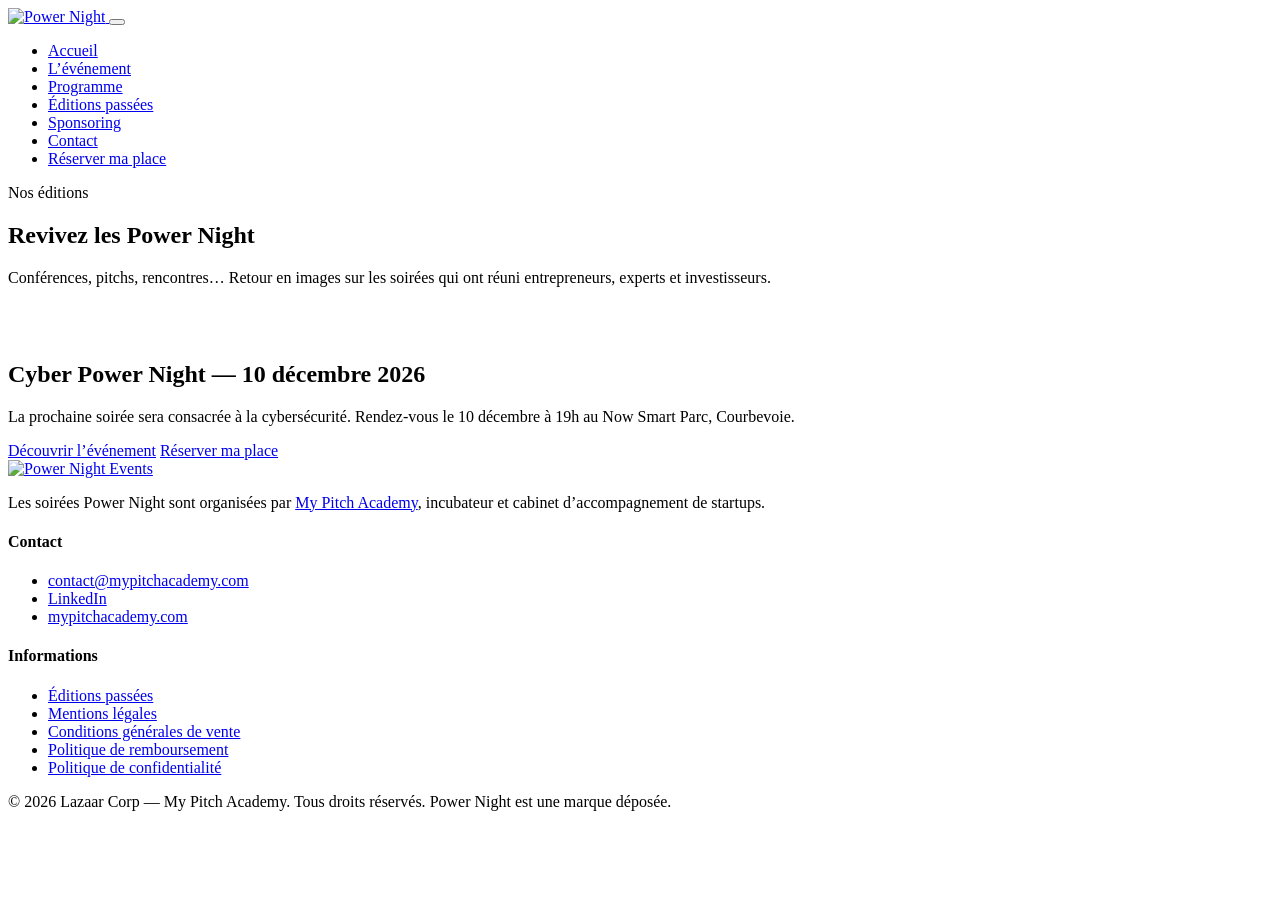
==== editions.html @ a589ff14 "Add files via upload" ====
<!doctype html>
<html lang="fr">
<head>
  <meta charset="utf-8">
  <meta name="viewport" content="width=device-width, initial-scale=1">
  <title>Éditions passées — Photos et vidéos | Power Night</title>
  <meta name="description" content="Revivez les précédentes soirées Power Night en photos et en vidéos : conférences, pitchs et networking organisés par My Pitch Academy.">
  <meta name="theme-color" content="#0a0822">
  <link rel="canonical" href="https://powernight.fr/editions.html">
  <link rel="icon" href="assets/img/favicon.svg" type="image/svg+xml">
  <meta property="og:type" content="website">
  <meta property="og:title" content="Power Night — Éditions passées">
  <meta property="og:description" content="Photos et vidéos des précédentes soirées Power Night.">
  <meta property="og:image" content="https://powernight.fr/assets/img/og-power-night.jpg">
  <meta property="og:url" content="https://powernight.fr/editions.html">
  <link rel="preload" href="assets/fonts/poppins-latin-800-normal.woff2" as="font" type="font/woff2" crossorigin>
  <link rel="stylesheet" href="assets/css/style.css">
</head>
<body>

<header class="nav">
  <div class="container nav-inner">
    <a href="index.html" class="brand" aria-label="Power Night — accueil">
      <img src="assets/img/logo-power-night.png" alt="Power Night" class="brand-logo" width="84" height="44">
    </a>
    <button class="burger" aria-label="Ouvrir le menu" aria-expanded="false" aria-controls="menu"><span></span><span></span><span></span></button>
    <ul class="nav-links" id="menu">
      <li><a href="index.html">Accueil</a></li>
      <li><a href="index.html#evenement">L’événement</a></li>
      <li><a href="index.html#programme">Programme</a></li>
      <li><a href="editions.html" class="active" aria-current="page">Éditions passées</a></li>
      <li><a href="index.html#sponsoring">Sponsoring</a></li>
      <li><a href="index.html#contact">Contact</a></li>
      <li><a href="https://buy.stripe.com/fZuaEX3b2ggpgcE9WjgjC0g" class="btn btn-primary" data-payment="billet">Réserver ma place</a></li>
    </ul>
  </div>
</header>

<main>
  <section class="page-hero">
    <div class="container">
      <span class="eyebrow"><span class="dot"></span>Nos éditions</span>
      <h1>Revivez les <span class="grad">Power Night</span></h1>
      <p class="lead">Conférences, pitchs, rencontres… Retour en images sur les soirées qui ont réuni entrepreneurs, experts et investisseurs.</p>
      <div class="filters" id="editions-filters" aria-label="Filtrer par année"></div>
    </div>
  </section>

  <section class="editions" style="padding-top:20px">
    <div class="container" id="editions-list">
      <noscript><p class="lead">Activez JavaScript pour afficher les photos et vidéos.</p></noscript>
    </div>
  </section>

  <section style="padding-top:0">
    <div class="container">
      <div class="cta-band reveal">
        <span class="kicker" style="color:#fff;opacity:.85">// Prochaine édition</span>
        <h2>Cyber Power Night — 10 décembre 2026</h2>
        <p>La prochaine soirée sera consacrée à la cybersécurité. Rendez-vous le 10 décembre à 19h au Now Smart Parc, Courbevoie.</p>
        <div class="cta-actions">
          <a href="index.html" class="btn btn-white">Découvrir l’événement</a>
          <a href="https://buy.stripe.com/fZuaEX3b2ggpgcE9WjgjC0g" class="btn btn-ghost" data-payment="billet">Réserver ma place</a>
        </div>
      </div>
    </div>
  </section>
</main>

<footer id="contact">
  <div class="container">
    <div class="foot-grid">
      <div class="foot-about">
        <a href="index.html" class="brand">
          <img src="assets/img/logo-power-night-full.png" alt="Power Night Events" class="foot-logo" width="120" height="88">
        </a>
        <p>Les soirées Power Night sont organisées par <a href="https://mypitchacademy.com" target="_blank" rel="noopener">My Pitch Academy</a>, incubateur et cabinet d’accompagnement de startups.</p>
      </div>
      <div>
        <h4>Contact</h4>
        <ul>
          <li><a href="mailto:contact@mypitchacademy.com">contact@mypitchacademy.com</a></li>
          <li><a href="https://www.linkedin.com/company/my-pitch-academy/" target="_blank" rel="noopener">LinkedIn</a></li>
          <li><a href="https://mypitchacademy.com" target="_blank" rel="noopener">mypitchacademy.com</a></li>
        </ul>
      </div>
      <div>
        <h4>Informations</h4>
        <ul>
          <li><a href="editions.html">Éditions passées</a></li>
          <li><a href="mentions-legales.html">Mentions légales</a></li>
          <li><a href="https://mypitchacademy.com/index.php/space-hub-membership-page/" target="_blank" rel="noopener">Conditions générales de vente</a></li>
          <li><a href="https://mypitchacademy.com/index.php/conditions-generales-de-vente-copy/" target="_blank" rel="noopener">Politique de remboursement</a></li>
          <li><a href="https://mypitchacademy.com/politique-de-confidentialite/" target="_blank" rel="noopener">Politique de confidentialité</a></li>
        </ul>
      </div>
    </div>
    <div class="foot-bottom">
      <span>© <span data-year>2026</span> Lazaar Corp — My Pitch Academy. Tous droits réservés.</span>
      <span>Power Night est une marque déposée.</span>
    </div>
  </div>
</footer>

<!-- Visionneuse photos / vidéos -->
<div class="lightbox" id="lightbox" hidden role="dialog" aria-modal="true" aria-label="Visionneuse">
  <button class="lb-btn lb-close" aria-label="Fermer"><svg viewBox="0 0 24 24" fill="none" stroke="currentColor" stroke-width="2.4" stroke-linecap="round"><path d="M6 6l12 12M18 6L6 18"/></svg></button>
  <button class="lb-btn lb-prev" aria-label="Précédent"><svg viewBox="0 0 24 24" fill="none" stroke="currentColor" stroke-width="2.4" stroke-linecap="round"><path d="M15 6l-6 6 6 6"/></svg></button>
  <div class="lb-stage"></div>
  <button class="lb-btn lb-next" aria-label="Suivant"><svg viewBox="0 0 24 24" fill="none" stroke="currentColor" stroke-width="2.4" stroke-linecap="round"><path d="M9 6l6 6-6 6"/></svg></button>
  <p class="lb-caption"></p>
</div>

<script src="assets/js/events-data.js"></script>
<script src="assets/js/main.js" defer></script>
<script src="assets/js/events.js" defer></script>
</body>
</html>
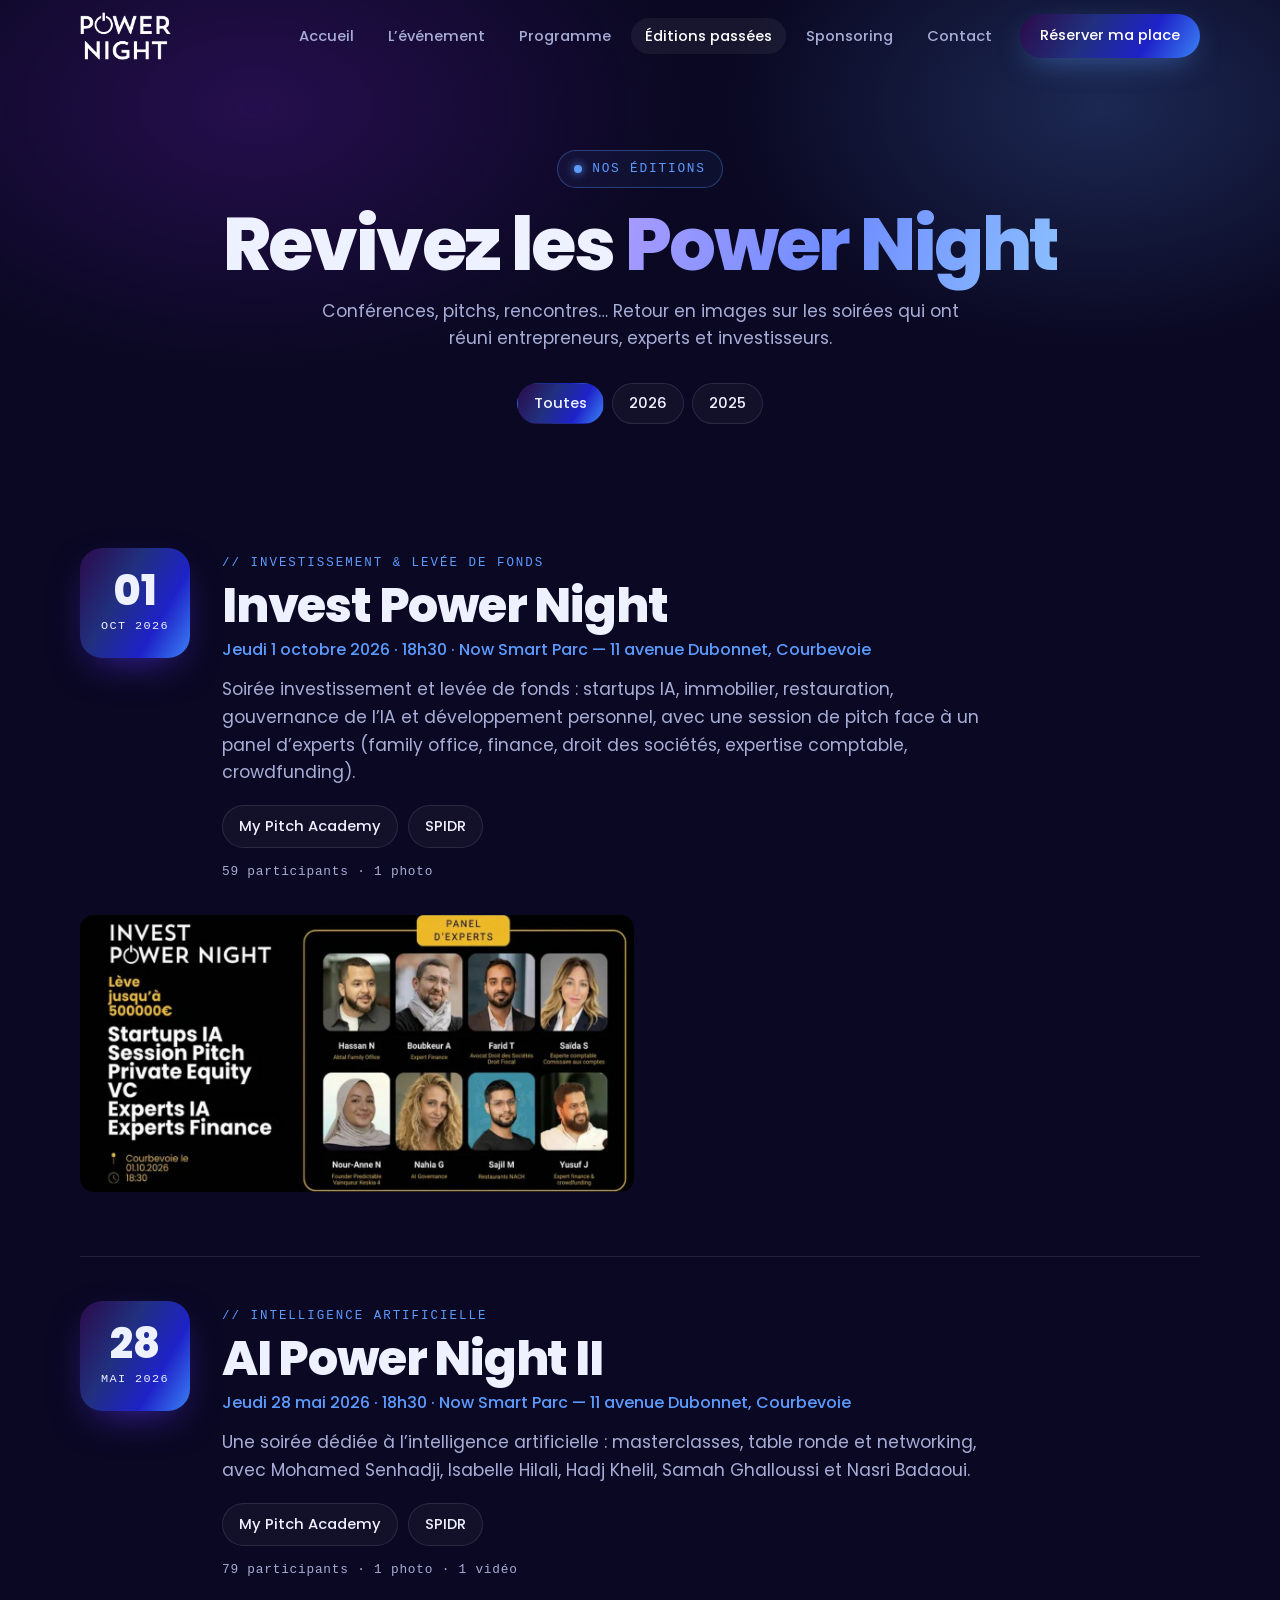
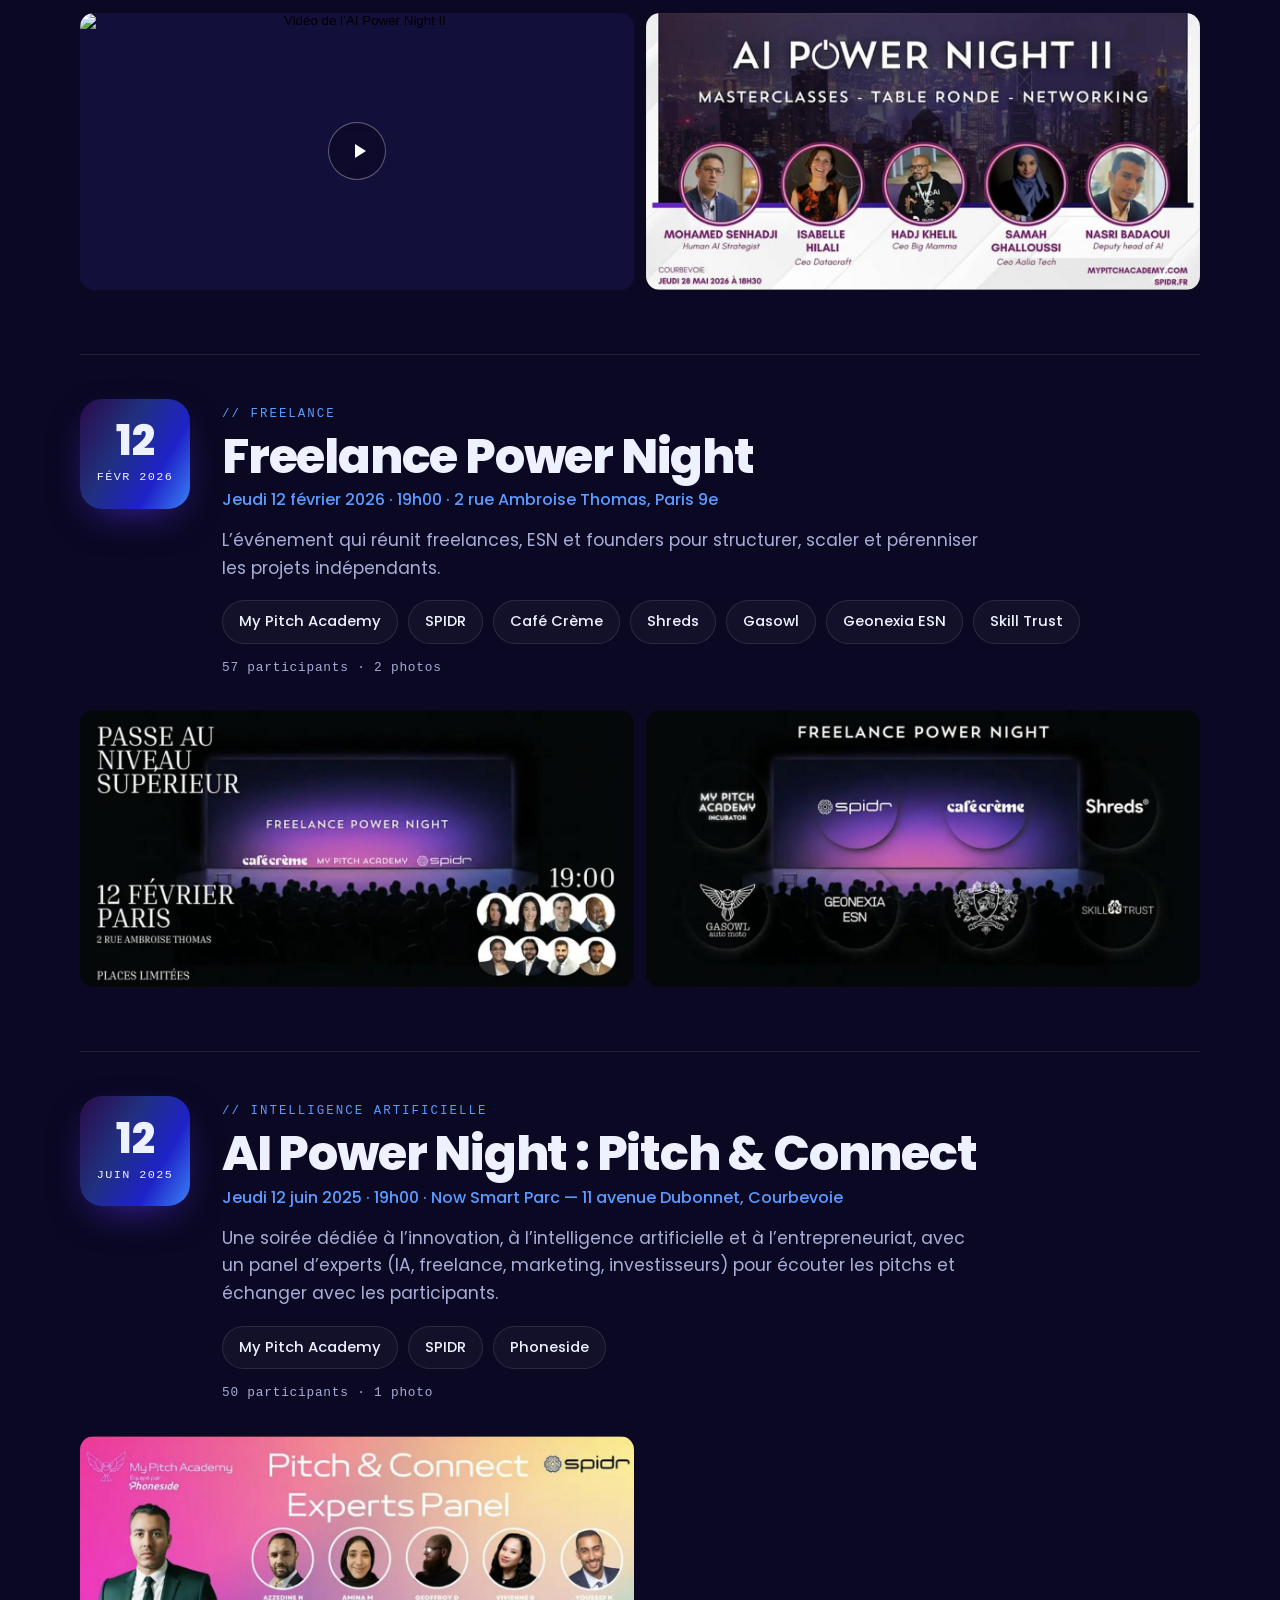
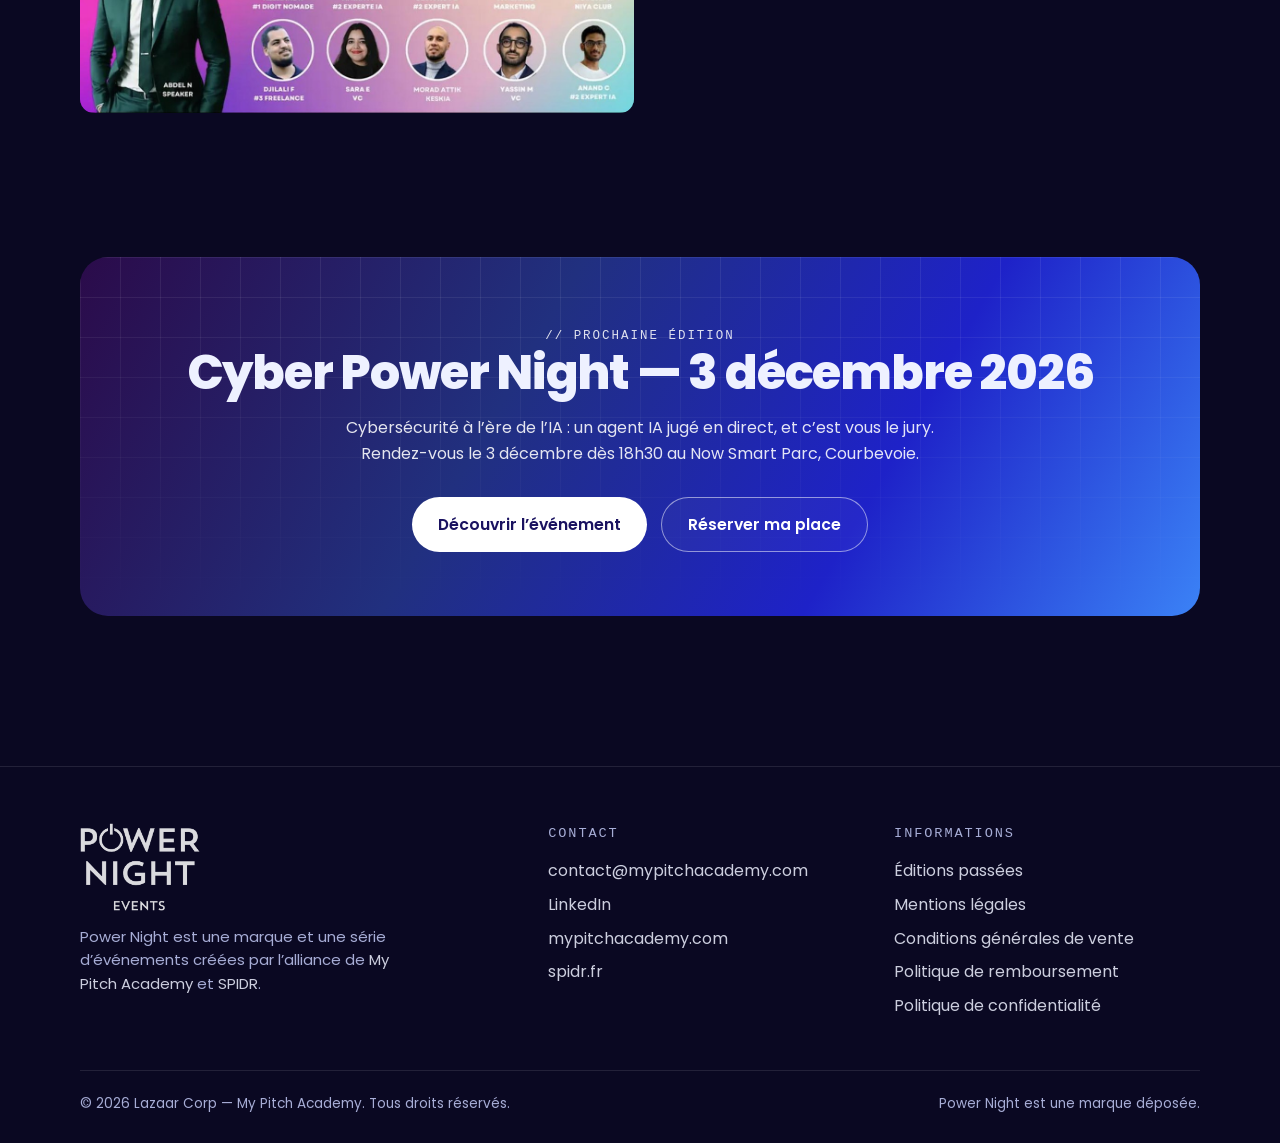
==== commit 1cc5dc2b: "Add files via upload" ====
--- a/editions.html
+++ b/editions.html
@@ -56,8 +56,8 @@
     <div class="container">
       <div class="cta-band reveal">
         <span class="kicker" style="color:#fff;opacity:.85">// Prochaine édition</span>
-        <h2>Cyber Power Night — 10 décembre 2026</h2>
-        <p>La prochaine soirée sera consacrée à la cybersécurité. Rendez-vous le 10 décembre à 19h au Now Smart Parc, Courbevoie.</p>
+        <h2>Cyber Power Night — 3 décembre 2026</h2>
+        <p>Cybersécurité à l’ère de l’IA&nbsp;: un agent IA jugé en direct, et c’est vous le jury. Rendez-vous le 3 décembre dès 18h30 au Now Smart Parc, Courbevoie.</p>
         <div class="cta-actions">
           <a href="index.html" class="btn btn-white">Découvrir l’événement</a>
           <a href="https://buy.stripe.com/fZuaEX3b2ggpgcE9WjgjC0g" class="btn btn-ghost" data-payment="billet">Réserver ma place</a>
@@ -74,7 +74,7 @@
         <a href="index.html" class="brand">
           <img src="assets/img/logo-power-night-full.png" alt="Power Night Events" class="foot-logo" width="120" height="88">
         </a>
-        <p>Les soirées Power Night sont organisées par <a href="https://mypitchacademy.com" target="_blank" rel="noopener">My Pitch Academy</a>, incubateur et cabinet d’accompagnement de startups.</p>
+        <p>Power Night est une marque et une série d’événements créées par l’alliance de <a href="https://mypitchacademy.com" target="_blank" rel="noopener">My Pitch Academy</a> et <a href="https://spidr.fr" target="_blank" rel="noopener">SPIDR</a>.</p>
       </div>
       <div>
         <h4>Contact</h4>
@@ -82,6 +82,7 @@
           <li><a href="mailto:contact@mypitchacademy.com">contact@mypitchacademy.com</a></li>
           <li><a href="https://www.linkedin.com/company/my-pitch-academy/" target="_blank" rel="noopener">LinkedIn</a></li>
           <li><a href="https://mypitchacademy.com" target="_blank" rel="noopener">mypitchacademy.com</a></li>
+          <li><a href="https://spidr.fr" target="_blank" rel="noopener">spidr.fr</a></li>
         </ul>
       </div>
       <div>
--- a/assets/css/style.css
+++ b/assets/css/style.css
@@ -0,0 +1,329 @@
+/* ============ Power Night — feuille de style ============ */
+@font-face{font-family:Poppins;font-weight:400;font-display:swap;src:url(../fonts/poppins-latin-400-normal.woff2) format("woff2")}
+@font-face{font-family:Poppins;font-weight:500;font-display:swap;src:url(../fonts/poppins-latin-500-normal.woff2) format("woff2")}
+@font-face{font-family:Poppins;font-weight:600;font-display:swap;src:url(../fonts/poppins-latin-600-normal.woff2) format("woff2")}
+@font-face{font-family:Poppins;font-weight:700;font-display:swap;src:url(../fonts/poppins-latin-700-normal.woff2) format("woff2")}
+@font-face{font-family:Poppins;font-weight:800;font-display:swap;src:url(../fonts/poppins-latin-800-normal.woff2) format("woff2")}
+
+:root{
+  /* Palette reprise du logo Power Night */
+  --bg:#0a0822;
+  --bg-2:#120f3a;
+  --violet:#2b0b4a;
+  --violet-2:#4c2bd1;
+  --blue:#1e22c8;
+  --electric:#5b9bff;
+  --text:#eef1ff;
+  --muted:#a7add6;
+  --line:rgba(255,255,255,.10);
+  --card:rgba(255,255,255,.04);
+  --grad:linear-gradient(120deg,#2b0b4a 0%,#21307f 38%,#1e22c8 70%,#3b82f6 100%);
+  --grad-text:linear-gradient(110deg,#a99bff 0%,#6f8dff 50%,#8cc0ff 100%);
+  --radius:18px;
+  --max:1160px;
+  --mono:ui-monospace,"SFMono-Regular",Menlo,Consolas,monospace;
+}
+
+*{box-sizing:border-box;margin:0;padding:0}
+html{scroll-behavior:smooth}
+body{
+  font-family:Poppins,system-ui,-apple-system,"Segoe UI",sans-serif;
+  background:var(--bg);color:var(--text);line-height:1.6;
+  -webkit-font-smoothing:antialiased;overflow-x:hidden;
+}
+img,svg{display:block;max-width:100%}
+a{color:inherit;text-decoration:none}
+.container{width:100%;max-width:var(--max);margin:0 auto;padding:0 20px}
+.sr-only{position:absolute;width:1px;height:1px;overflow:hidden;clip:rect(0 0 0 0)}
+
+/* ---------- Boutons ---------- */
+.btn{
+  display:inline-flex;align-items:center;gap:10px;
+  font-weight:600;font-size:.98rem;padding:14px 26px;border-radius:999px;
+  transition:transform .2s,box-shadow .2s,background .2s;cursor:pointer;border:0;
+}
+.btn-primary{background:var(--grad);color:#fff;box-shadow:0 10px 30px -10px rgba(91,155,255,.55)}
+.btn-primary:hover{transform:translateY(-2px);box-shadow:0 14px 36px -10px rgba(91,155,255,.75)}
+.btn-ghost{border:1px solid var(--line);background:rgba(255,255,255,.03)}
+.btn-ghost:hover{border-color:var(--electric);background:rgba(91,155,255,.06)}
+
+/* ---------- Navigation ---------- */
+.nav{
+  position:fixed;inset:0 0 auto 0;z-index:50;
+  transition:background .3s,border-color .3s;border-bottom:1px solid transparent;
+}
+.nav.scrolled{background:rgba(10,8,34,.82);backdrop-filter:blur(14px);border-color:var(--line)}
+.nav-inner{display:flex;align-items:center;justify-content:space-between;height:72px}
+.brand{white-space:nowrap;display:flex;align-items:center;gap:10px;font-weight:800;font-size:1.15rem;letter-spacing:-.01em}
+.brand-logo{height:48px;width:auto}
+.foot-logo{height:88px;width:auto}
+.brand-icon{
+  width:36px;height:36px;border-radius:10px;background:var(--grad);
+  display:grid;place-items:center;box-shadow:0 0 20px rgba(76,43,209,.5);
+}
+.brand-icon svg{width:20px;height:20px}
+.nav-links{display:flex;gap:6px;list-style:none;align-items:center}
+.nav-links a{white-space:nowrap;padding:8px 14px;border-radius:999px;font-size:.92rem;font-weight:500;color:var(--muted);transition:color .2s,background .2s}
+.nav-links a:hover,.nav-links a.active{color:#fff;background:rgba(255,255,255,.06)}
+.nav-links .btn{padding:10px 20px;color:#fff;margin-left:8px}
+.burger{display:none;background:none;border:0;color:#fff;width:44px;height:44px;cursor:pointer}
+.burger span{display:block;width:22px;height:2px;background:#fff;margin:5px auto;transition:.3s}
+
+/* ---------- Hero ---------- */
+.hero{position:relative;min-height:100vh;display:flex;align-items:center;padding:120px 0 80px;overflow:hidden}
+.hero::before{ /* halo dégradé */
+  content:"";position:absolute;inset:-20% -10% auto -10%;height:120%;
+  background:
+    radial-gradient(45% 50% at 20% 30%,rgba(70,22,130,.55),transparent 70%),
+    radial-gradient(40% 45% at 85% 40%,rgba(91,155,255,.30),transparent 70%),
+    radial-gradient(50% 50% at 50% 100%,rgba(30,34,200,.25),transparent 70%);
+  filter:blur(10px);z-index:-2;
+}
+.hero::after{ /* grille cyber */
+  content:"";position:absolute;inset:0;z-index:-1;
+  background-image:
+    linear-gradient(rgba(255,255,255,.045) 1px,transparent 1px),
+    linear-gradient(90deg,rgba(255,255,255,.045) 1px,transparent 1px);
+  background-size:56px 56px;
+  mask-image:radial-gradient(70% 60% at 50% 45%,#000 30%,transparent 80%);
+}
+.hero-inner{text-align:center;position:relative}
+.eyebrow{
+  display:inline-flex;align-items:center;gap:10px;
+  font-family:var(--mono);font-size:.8rem;letter-spacing:.14em;text-transform:uppercase;
+  color:var(--electric);padding:8px 16px;border:1px solid rgba(91,155,255,.35);
+  border-radius:999px;background:rgba(91,155,255,.06);
+}
+.eyebrow .dot{width:8px;height:8px;border-radius:50%;background:var(--electric);box-shadow:0 0 10px var(--electric);animation:pulse 1.6s infinite}
+@keyframes pulse{50%{opacity:.3}}
+.hero h1{
+  font-size:clamp(2.6rem,8vw,6.2rem);font-weight:800;line-height:1.02;letter-spacing:-.035em;
+  margin:26px 0 18px;
+}
+.hero h1 .grad{background:var(--grad-text);-webkit-background-clip:text;background-clip:text;color:transparent}
+.hero-sub{font-size:clamp(1.05rem,2.2vw,1.3rem);color:var(--muted);max-width:680px;margin:0 auto}
+.hero-meta{display:flex;flex-wrap:wrap;justify-content:center;gap:12px 28px;margin:28px 0 8px;font-weight:500}
+.hero-meta span{display:inline-flex;align-items:center;gap:8px}
+.hero-meta a{border-bottom:1px dashed rgba(255,255,255,.35)}
+.hero-meta a:hover{color:var(--electric);border-color:var(--electric)}
+.hero-meta svg{width:18px;height:18px;color:var(--electric)}
+
+/* ---------- Compte à rebours ---------- */
+.countdown{display:flex;justify-content:center;gap:14px;margin:40px 0 40px;flex-wrap:wrap}
+.cd-box{
+  min-width:118px;padding:20px 14px 16px;border-radius:var(--radius);
+  background:linear-gradient(180deg,rgba(255,255,255,.07),rgba(255,255,255,.02));
+  border:1px solid var(--line);position:relative;overflow:hidden;
+}
+.cd-box::before{content:"";position:absolute;inset:0 0 auto 0;height:2px;background:var(--grad)}
+.cd-num{display:block;font-size:clamp(2.2rem,6vw,3.6rem);font-weight:700;line-height:1;font-variant-numeric:tabular-nums;letter-spacing:-.02em}
+.cd-label{display:block;margin-top:8px;font-family:var(--mono);font-size:.72rem;letter-spacing:.16em;text-transform:uppercase;color:var(--muted)}
+.cd-done{font-size:1.4rem;font-weight:700}
+.hero-cta{display:flex;justify-content:center;gap:14px;flex-wrap:wrap}
+
+/* ---------- Sections ---------- */
+section{padding:110px 0;position:relative}
+.section-head{max-width:720px;margin-bottom:56px}
+.section-head.center{margin-left:auto;margin-right:auto;text-align:center}
+.kicker{font-family:var(--mono);font-size:.78rem;letter-spacing:.16em;text-transform:uppercase;color:var(--electric)}
+h2{font-size:clamp(1.9rem,4.2vw,3rem);font-weight:800;line-height:1.1;letter-spacing:-.025em;margin:12px 0 16px}
+.lead{color:var(--muted);font-size:1.08rem}
+
+/* Stat strip */
+.stats{display:grid;grid-template-columns:repeat(3,1fr);gap:1px;background:var(--line);border:1px solid var(--line);border-radius:var(--radius);overflow:hidden}
+.stat{background:var(--bg);padding:30px 24px}
+.stat b{display:block;font-size:2.2rem;font-weight:800;background:var(--grad-text);-webkit-background-clip:text;background-clip:text;color:transparent;line-height:1.1}
+.stat span{color:var(--muted);font-size:.92rem}
+
+/* Cartes thématiques */
+.grid-3{display:grid;grid-template-columns:repeat(3,1fr);gap:20px}
+.card{
+  padding:30px;border-radius:var(--radius);background:var(--card);border:1px solid var(--line);
+  transition:transform .25s,border-color .25s,background .25s;
+}
+.card:hover{transform:translateY(-4px);border-color:rgba(91,155,255,.4);background:rgba(255,255,255,.06)}
+.card .ico{width:48px;height:48px;border-radius:12px;display:grid;place-items:center;background:rgba(76,43,209,.18);color:var(--electric);margin-bottom:18px}
+.card .ico svg{width:24px;height:24px}
+.card h3{font-size:1.15rem;font-weight:700;margin-bottom:8px}
+.card p{color:var(--muted);font-size:.96rem}
+
+/* Programme / timeline */
+.about{background:linear-gradient(180deg,transparent,var(--bg-2) 30%,var(--bg-2) 70%,transparent)}
+.split{display:grid;grid-template-columns:1fr 1fr;gap:64px;align-items:start}
+.timeline{list-style:none;border-left:2px solid var(--line);padding-left:28px}
+.timeline li{position:relative;padding-bottom:28px}
+.timeline li:last-child{padding-bottom:0}
+.timeline li::before{content:"";position:absolute;left:-36px;top:6px;width:14px;height:14px;border-radius:50%;background:var(--bg);border:3px solid var(--electric);box-shadow:0 0 12px rgba(91,155,255,.6)}
+.timeline time{font-family:var(--mono);color:var(--electric);font-size:.9rem;font-weight:600}
+.timeline h3{font-size:1.08rem;font-weight:700;margin:2px 0 4px}
+.timeline p{color:var(--muted);font-size:.95rem}
+
+/* Public cible */
+.chips{display:flex;flex-wrap:wrap;gap:10px;margin-top:24px}
+.chip{padding:9px 16px;border-radius:999px;border:1px solid var(--line);background:var(--card);font-size:.92rem;font-weight:500}
+
+/* Bandeau CTA */
+.cta-band{
+  border-radius:28px;padding:64px 48px;text-align:center;position:relative;overflow:hidden;
+  background:var(--grad);
+}
+.cta-band::after{content:"";position:absolute;inset:0;background-image:linear-gradient(rgba(255,255,255,.08) 1px,transparent 1px),linear-gradient(90deg,rgba(255,255,255,.08) 1px,transparent 1px);background-size:40px 40px;mask-image:linear-gradient(180deg,#000,transparent);pointer-events:none}
+.cta-band h2{margin-top:0}
+.cta-band p{max-width:620px;margin:0 auto 30px;color:rgba(255,255,255,.88)}
+.cta-band .btn{position:relative;z-index:1}
+.cta-band .btn-white{background:#fff;color:#1a1260}
+.cta-band .btn-white:hover{transform:translateY(-2px)}
+.cta-band .btn-ghost{border-color:rgba(255,255,255,.5);color:#fff}
+.cta-actions{display:flex;gap:14px;justify-content:center;flex-wrap:wrap}
+
+/* ---------- Footer ---------- */
+footer{border-top:1px solid var(--line);padding:56px 0 30px;margin-top:40px}
+.foot-grid{display:grid;grid-template-columns:1.4fr 1fr 1fr;gap:40px}
+footer h4{font-size:.85rem;font-family:var(--mono);letter-spacing:.14em;text-transform:uppercase;color:var(--muted);margin-bottom:14px;font-weight:500}
+footer ul{list-style:none}
+footer li{margin-bottom:8px}
+footer a{color:var(--text);opacity:.85;transition:opacity .2s,color .2s}
+footer a:hover{opacity:1;color:var(--electric)}
+.foot-about p{color:var(--muted);font-size:.93rem;margin-top:14px;max-width:340px}
+.foot-bottom{margin-top:44px;padding-top:22px;border-top:1px solid var(--line);display:flex;justify-content:space-between;gap:12px;flex-wrap:wrap;color:var(--muted);font-size:.85rem}
+
+/* ---------- Pages légales ---------- */
+.legal{padding:140px 0 60px}
+.legal .container{max-width:820px}
+.legal h1{font-size:clamp(2rem,5vw,2.8rem);font-weight:800;letter-spacing:-.02em;margin-bottom:28px}
+.legal h2{font-size:1.25rem;margin:36px 0 10px}
+.legal p,.legal li{color:var(--muted);margin-bottom:8px}
+.legal ul{padding-left:20px}
+.legal a{color:var(--electric)}
+.todo{background:rgba(255,200,0,.12);color:#ffd970;padding:1px 6px;border-radius:4px}
+
+/* ---------- Animations d'apparition ---------- */
+.reveal{opacity:0;transform:translateY(24px);transition:opacity .7s ease,transform .7s ease}
+.reveal.in{opacity:1;transform:none}
+@media (prefers-reduced-motion:reduce){
+  .reveal{opacity:1;transform:none;transition:none}
+  .eyebrow .dot{animation:none}
+  html{scroll-behavior:auto}
+}
+
+/* ---------- Responsive ---------- */
+@media (max-width:960px){
+  .grid-3{grid-template-columns:1fr 1fr}
+  .split{grid-template-columns:1fr;gap:48px}
+  .foot-grid{grid-template-columns:1fr 1fr}
+  .foot-about{grid-column:1/-1}
+}
+@media (max-width:1100px){
+  .burger{display:block}
+  .nav-links{
+    position:fixed;inset:72px 0 auto 0;flex-direction:column;align-items:stretch;gap:4px;
+    padding:16px 20px 24px;background:rgba(10,8,34,.97);border-bottom:1px solid var(--line);
+    transform:translateY(-120%);transition:transform .3s;
+  }
+  .nav.open .nav-links{transform:none}
+  .nav.open{background:rgba(10,8,34,.97)}
+  .nav-links a{padding:12px 14px}
+  .nav-links .btn{margin:8px 0 0;justify-content:center}
+  .nav.open .burger span:nth-child(1){transform:translateY(7px) rotate(45deg)}
+  .nav.open .burger span:nth-child(2){opacity:0}
+  .nav.open .burger span:nth-child(3){transform:translateY(-7px) rotate(-45deg)}
+}
+@media (max-width:600px){
+  section{padding:80px 0}
+  .container{padding:0 16px}
+  .grid-3,.stats{grid-template-columns:1fr}
+  .countdown{gap:8px}
+  .cd-box{min-width:0;flex:1 1 0;padding:16px 6px 12px}
+  .cd-label{font-size:.62rem;letter-spacing:.08em}
+  .cta-band{padding:48px 22px;border-radius:22px}
+  .foot-grid{grid-template-columns:1fr}
+  .btn{width:100%;justify-content:center}
+  .hero-cta,.cta-actions{flex-direction:column}
+}
+
+/* ============ Page « Éditions passées » ============ */
+.page-hero{position:relative;padding:150px 0 60px;text-align:center;overflow:hidden}
+.page-hero::before{content:"";position:absolute;inset:-30% -10% 0 -10%;z-index:-1;
+  background:radial-gradient(40% 60% at 25% 40%,rgba(70,22,130,.45),transparent 70%),radial-gradient(35% 55% at 80% 40%,rgba(91,155,255,.22),transparent 70%)}
+.page-hero h1{font-size:clamp(2.4rem,6.5vw,4.6rem);font-weight:800;letter-spacing:-.035em;line-height:1.05;margin:18px 0 14px}
+.page-hero h1 .grad{background:var(--grad-text);-webkit-background-clip:text;background-clip:text;color:transparent}
+.page-hero .lead{max-width:640px;margin:0 auto}
+.filters{display:flex;justify-content:center;gap:8px;flex-wrap:wrap;margin-top:30px}
+.filters .chip{cursor:pointer;color:var(--text);font-family:inherit}
+.filters .chip.active{background:var(--grad);border-color:transparent}
+
+.editions{padding:30px 0 80px}
+.edition{padding:44px 0 64px;border-bottom:1px solid var(--line)}
+.edition:last-child{border-bottom:0}
+.ed-head{display:grid;grid-template-columns:110px 1fr;gap:32px;margin-bottom:32px}
+.ed-date{width:110px;height:110px;border-radius:22px;background:var(--grad);display:flex;flex-direction:column;align-items:center;justify-content:center;box-shadow:0 14px 40px -14px rgba(76,43,209,.8)}
+.ed-date span{font-size:2.6rem;font-weight:800;line-height:1}
+.ed-date small{font-family:var(--mono);font-size:.74rem;letter-spacing:.12em;text-transform:uppercase;margin-top:6px}
+.ed-info h2{margin:6px 0 4px}
+.ed-meta{color:var(--electric);font-weight:500;margin-bottom:14px}
+.ed-info .lead{max-width:760px}
+.ed-info .chips{margin-top:18px}
+.ed-count{margin-top:14px;font-family:var(--mono);font-size:.8rem;color:var(--muted);letter-spacing:.06em}
+
+.gallery{display:grid;grid-template-columns:repeat(4,1fr);gap:12px;align-items:start}
+.g-item{aspect-ratio:1/1}
+.g-item.wide{grid-column:span 2;aspect-ratio:2/1}
+.g-item{display:block;width:100%;position:relative;border:0;padding:0;border-radius:14px;overflow:hidden;cursor:zoom-in;background:var(--bg-2)}
+.g-item img,.g-item video{width:100%;height:100%;object-fit:cover;transition:transform .5s,filter .3s}
+.g-item:hover img,.g-item:hover video{transform:scale(1.05);filter:brightness(1.1)}
+.g-item:focus-visible{outline:2px solid var(--electric);outline-offset:3px}
+.g-item .play{position:absolute;inset:50% auto auto 50%;transform:translate(-50%,-50%);width:58px;height:58px;border-radius:50%;background:rgba(10,8,34,.6);backdrop-filter:blur(6px);border:1px solid rgba(255,255,255,.35);display:grid;place-items:center;color:#fff}
+.g-item .play svg{width:24px;height:24px;margin-left:3px}
+.gallery.empty{grid-template-columns:repeat(3,1fr);grid-auto-rows:200px}
+.g-ph{border:1.5px dashed rgba(255,255,255,.16);border-radius:14px;display:flex;flex-direction:column;align-items:center;justify-content:center;gap:10px;color:var(--muted);font-size:.92rem;background:rgba(255,255,255,.02)}
+.g-ph svg{width:30px;height:30px;color:var(--violet-2)}
+
+/* Visionneuse */
+.lightbox{position:fixed;inset:0;z-index:100;background:rgba(4,3,15,.94);backdrop-filter:blur(8px);display:flex;align-items:center;justify-content:center;padding:70px 70px 60px}
+.lightbox[hidden]{display:none}
+.lb-stage{width:100%;height:100%;display:flex;align-items:center;justify-content:center}
+.lb-stage img,.lb-stage video{max-width:100%;max-height:100%;border-radius:12px;object-fit:contain}
+.lb-stage iframe{width:min(100%,1100px);aspect-ratio:16/9;max-height:100%;border:0;border-radius:12px}
+.lb-btn{position:absolute;width:48px;height:48px;border-radius:50%;border:1px solid var(--line);background:rgba(255,255,255,.06);color:#fff;cursor:pointer;display:grid;place-items:center;transition:background .2s}
+.lb-btn:hover{background:rgba(255,255,255,.14)}
+.lb-btn svg{width:22px;height:22px}
+.lb-close{top:16px;right:16px}
+.lb-prev{left:14px;top:50%;transform:translateY(-50%)}
+.lb-next{right:14px;top:50%;transform:translateY(-50%)}
+.lb-caption{position:absolute;bottom:18px;left:0;right:0;text-align:center;color:var(--muted);font-size:.9rem;padding:0 20px}
+
+@media (max-width:960px){
+  .gallery{grid-template-columns:repeat(2,1fr)}
+}
+@media (max-width:600px){
+  .ed-head{grid-template-columns:1fr;gap:18px}
+  .ed-date{width:86px;height:86px;border-radius:18px}
+  .ed-date span{font-size:2rem}
+  .gallery{gap:8px}
+  .gallery.empty{grid-template-columns:1fr 1fr;grid-auto-rows:130px}
+  .hide-sm{display:none}
+  .lightbox{padding:60px 8px 70px}
+  .lb-prev,.lb-next{top:auto;bottom:10px;transform:none}
+  .lb-caption{bottom:24px;padding:0 70px;font-size:.8rem}
+}
+
+.cta-band .pay-note{position:relative;z-index:1;text-align:center;max-width:none;margin:22px auto 0;font-size:.85rem;color:rgba(255,255,255,.8)}
+.cta-band .pay-note a{text-decoration:underline}
+
+/* Appel à panélistes */
+.panel-cta{display:grid;grid-template-columns:minmax(0,340px) 1fr;gap:44px;align-items:center;margin-top:64px;padding:32px;border-radius:24px;background:var(--card);border:1px solid var(--line)}
+.panel-cta .panel-img img{width:100%;height:auto;border-radius:14px;box-shadow:0 20px 50px -20px rgba(30,34,200,.6);transition:transform .3s}
+.panel-cta .panel-img:hover img{transform:scale(1.02)}
+.panel-cta h3{font-size:1.4rem;font-weight:800;margin:10px 0 12px;line-height:1.25}
+/* Alliance */
+.alliance{display:grid;grid-template-columns:1fr auto 1fr;gap:24px;align-items:stretch;max-width:900px;margin:0 auto}
+.alliance .card{display:block}
+.alliance-x{align-self:center;font-size:2.4rem;font-weight:800;background:var(--grad-text);-webkit-background-clip:text;background-clip:text;color:transparent}
+.alliance-link{display:inline-block;margin-top:14px;color:var(--electric);font-weight:600;font-size:.92rem}
+@media (max-width:820px){
+  .panel-cta{grid-template-columns:1fr;gap:28px;padding:20px}
+  .panel-cta .panel-img{max-width:360px;margin:0 auto}
+  .alliance{grid-template-columns:1fr;gap:12px}
+  .alliance-x{text-align:center;font-size:1.8rem}
+}
+.panel-cta--solo{grid-template-columns:1fr;max-width:820px;margin-left:auto;margin-right:auto;text-align:center}
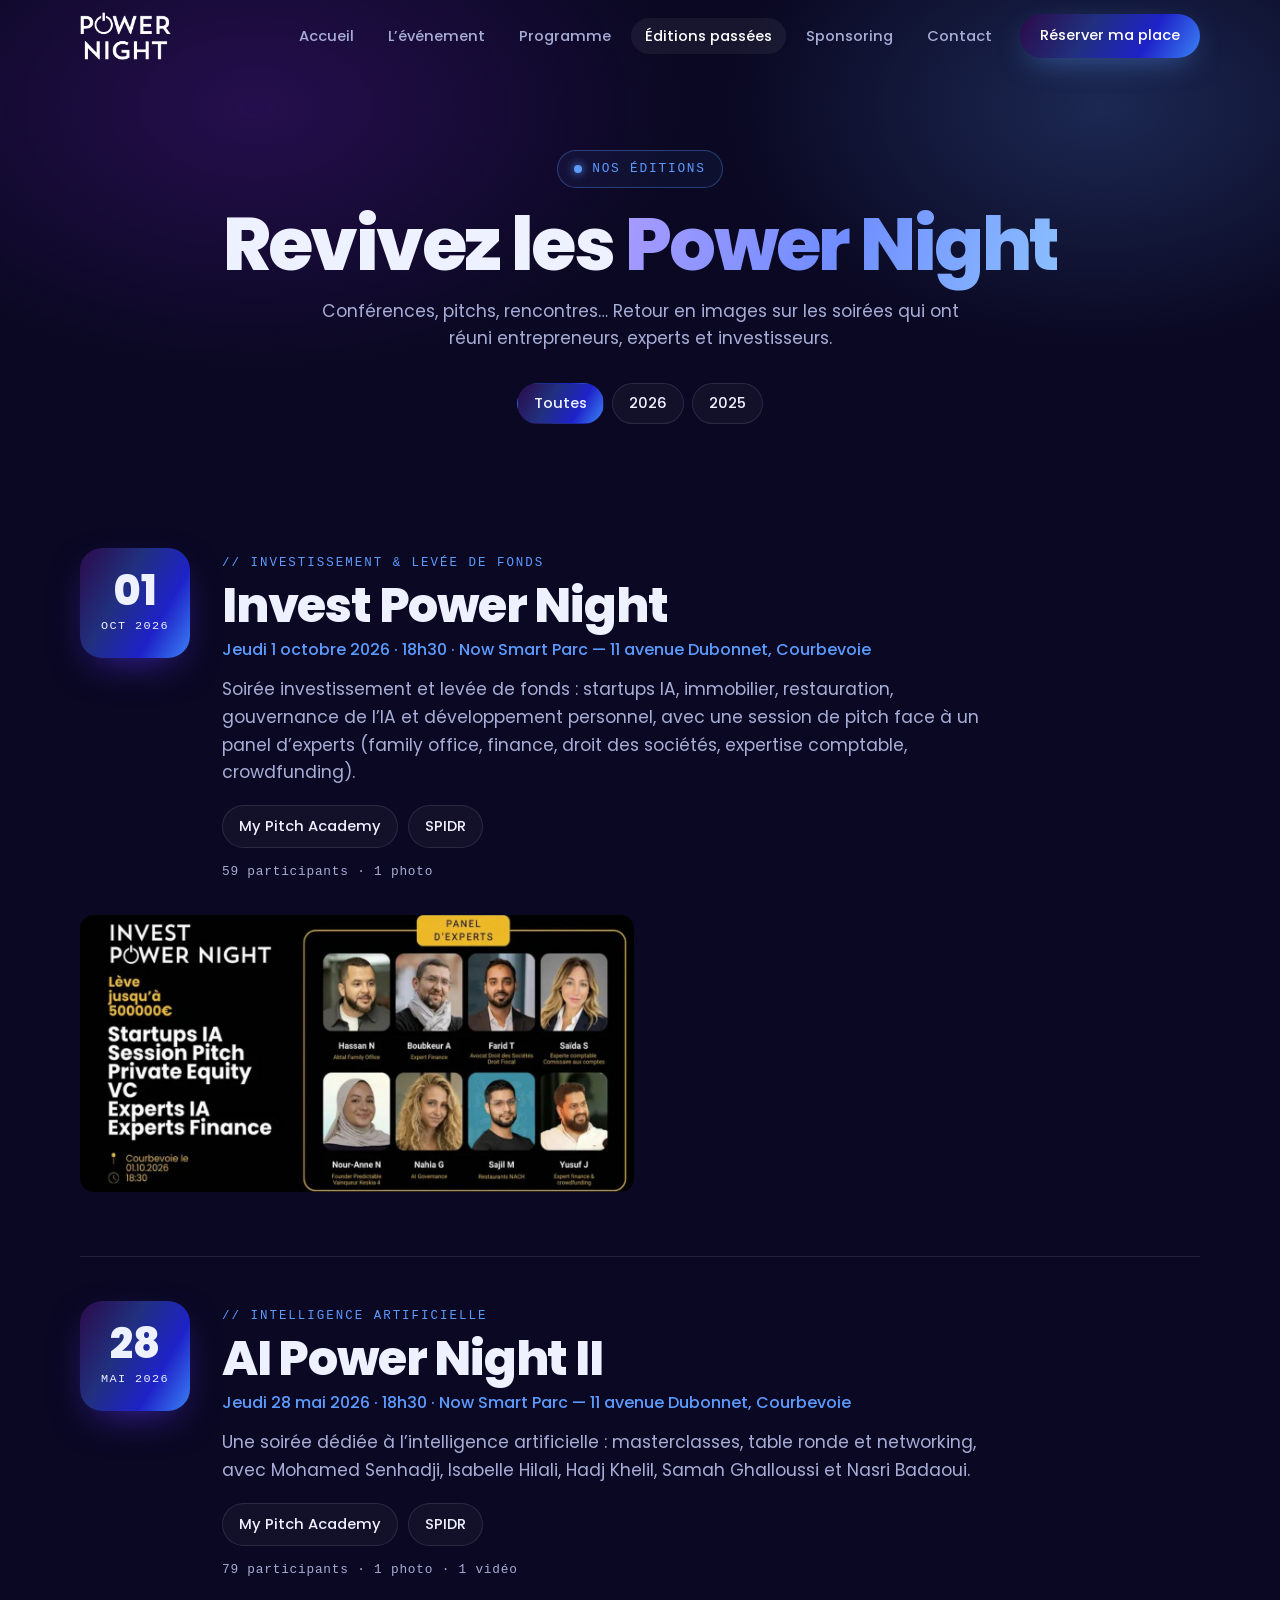
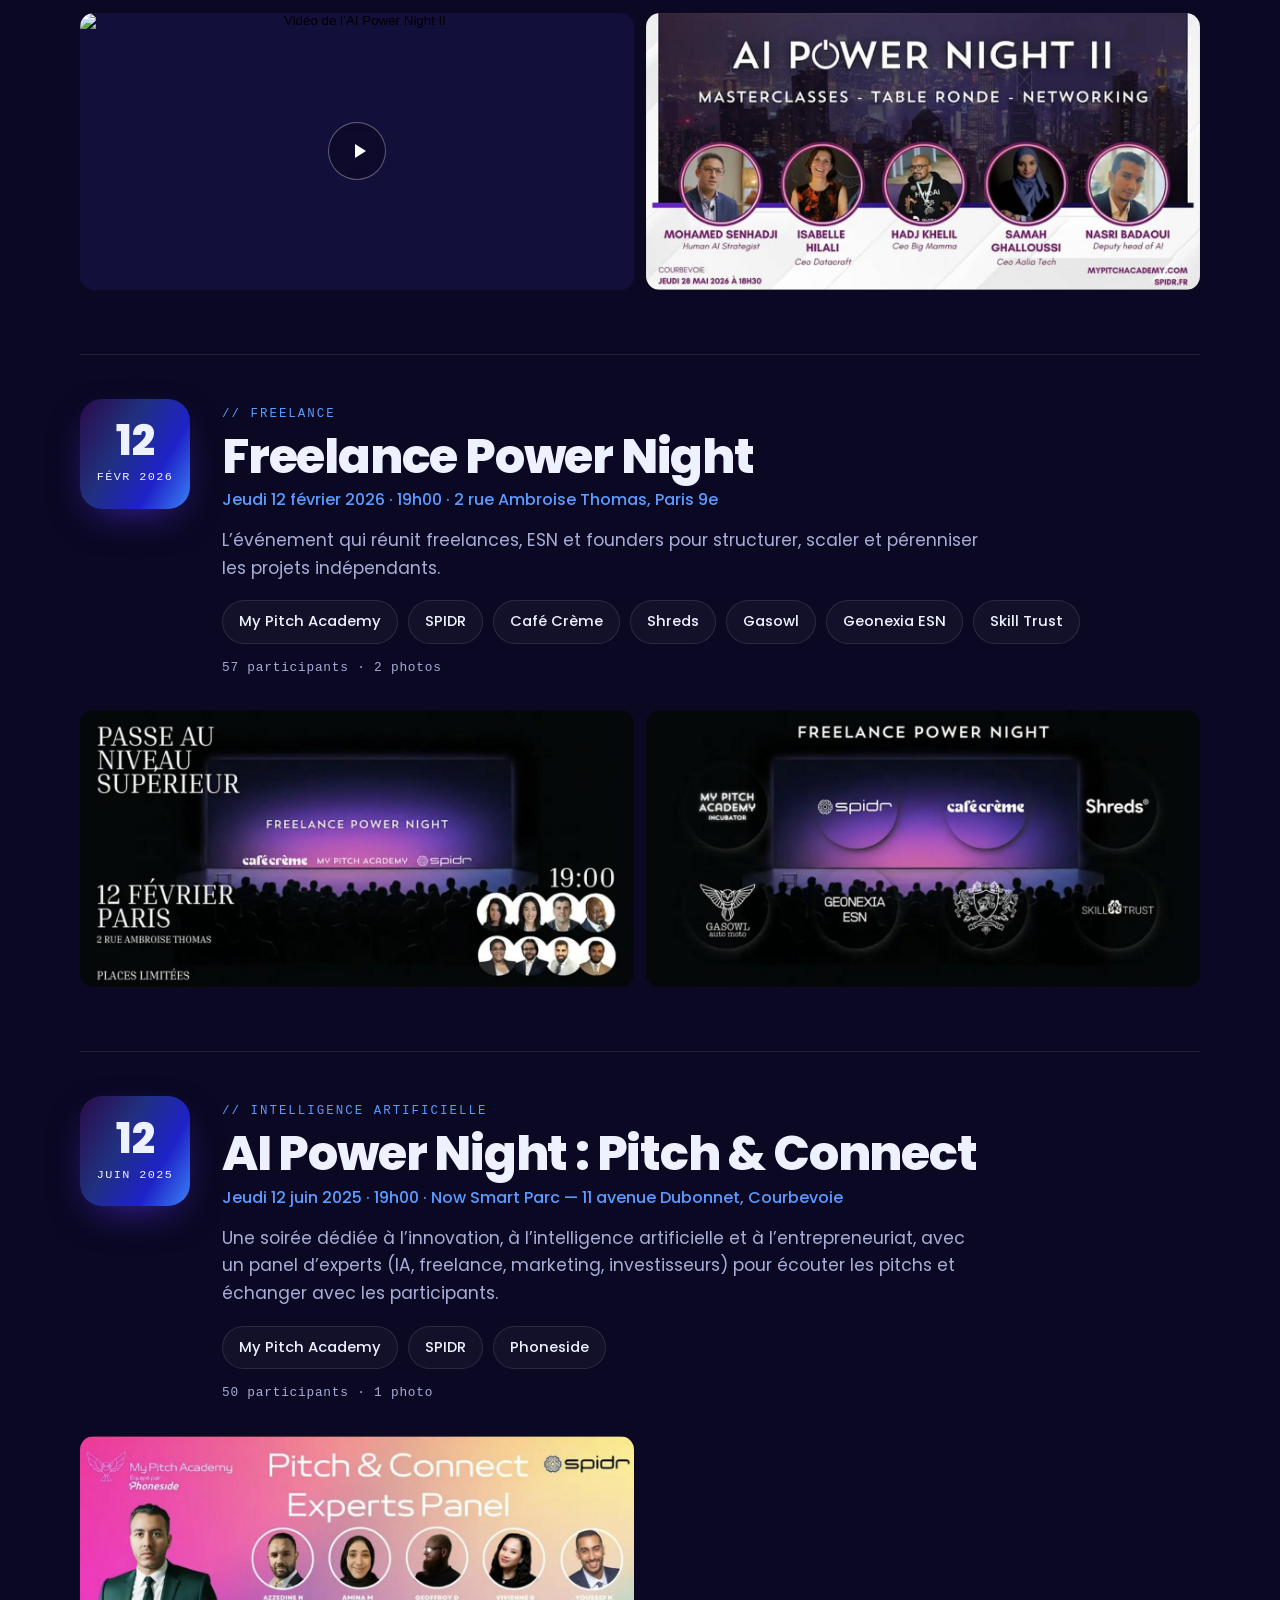
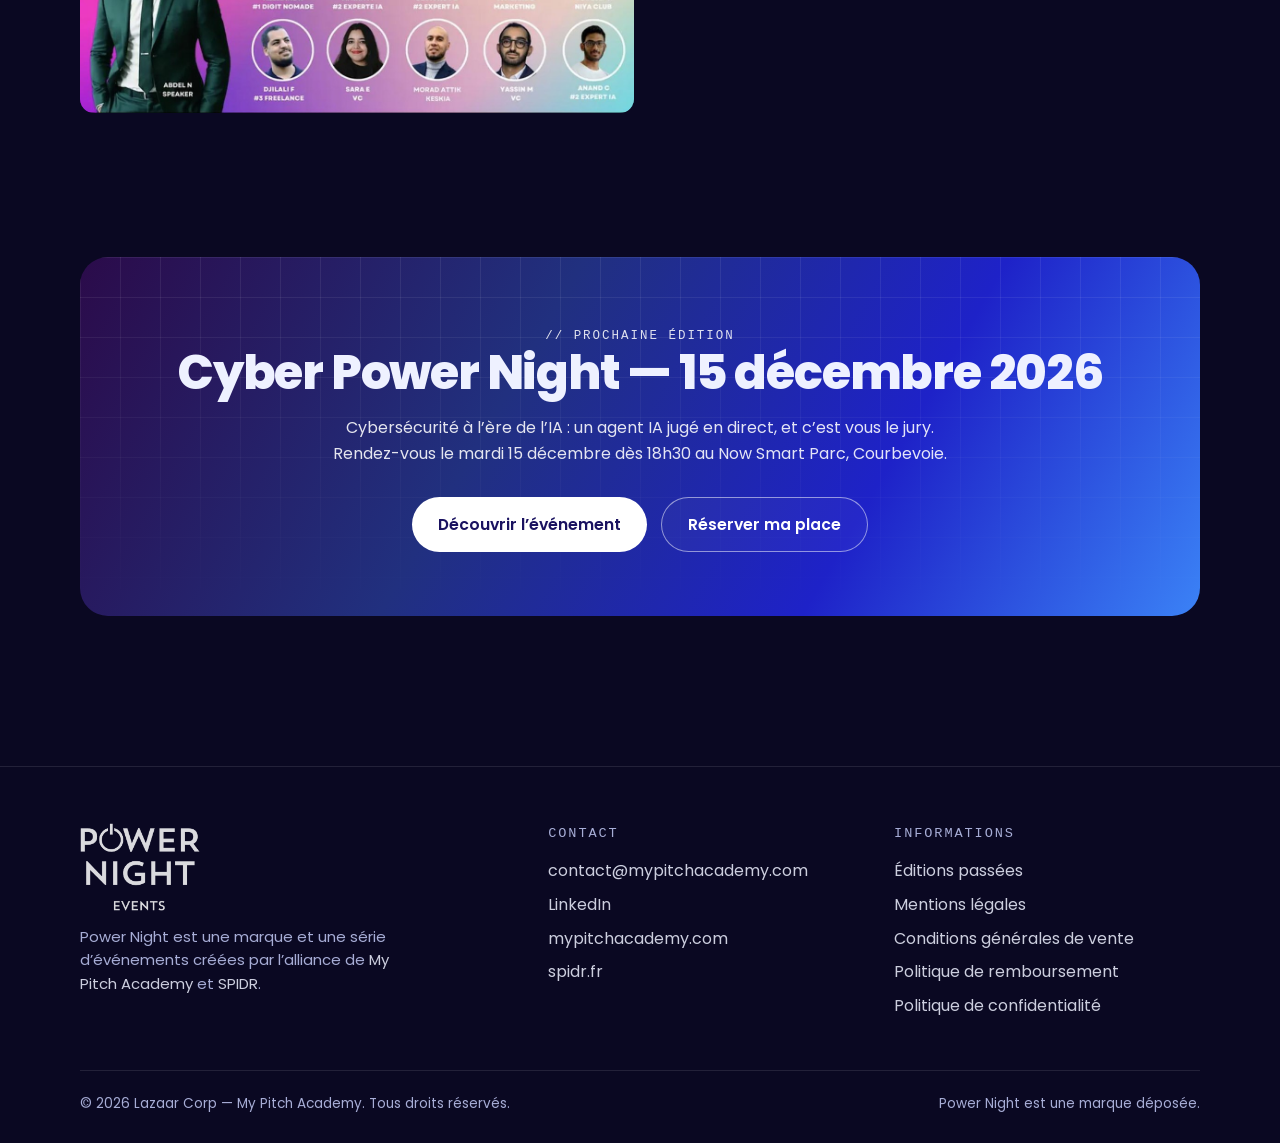
==== commit fe925305: "Editions : prochaine édition au 15 décembre 2026" ====
--- a/editions.html
+++ b/editions.html
@@ -56,8 +56,8 @@
     <div class="container">
       <div class="cta-band reveal">
         <span class="kicker" style="color:#fff;opacity:.85">// Prochaine édition</span>
-        <h2>Cyber Power Night — 3 décembre 2026</h2>
-        <p>Cybersécurité à l’ère de l’IA&nbsp;: un agent IA jugé en direct, et c’est vous le jury. Rendez-vous le 3 décembre dès 18h30 au Now Smart Parc, Courbevoie.</p>
+        <h2>Cyber Power Night — 15 décembre 2026</h2>
+        <p>Cybersécurité à l’ère de l’IA&nbsp;: un agent IA jugé en direct, et c’est vous le jury. Rendez-vous le mardi 15 décembre dès 18h30 au Now Smart Parc, Courbevoie.</p>
         <div class="cta-actions">
           <a href="index.html" class="btn btn-white">Découvrir l’événement</a>
           <a href="https://buy.stripe.com/fZuaEX3b2ggpgcE9WjgjC0g" class="btn btn-ghost" data-payment="billet">Réserver ma place</a>
